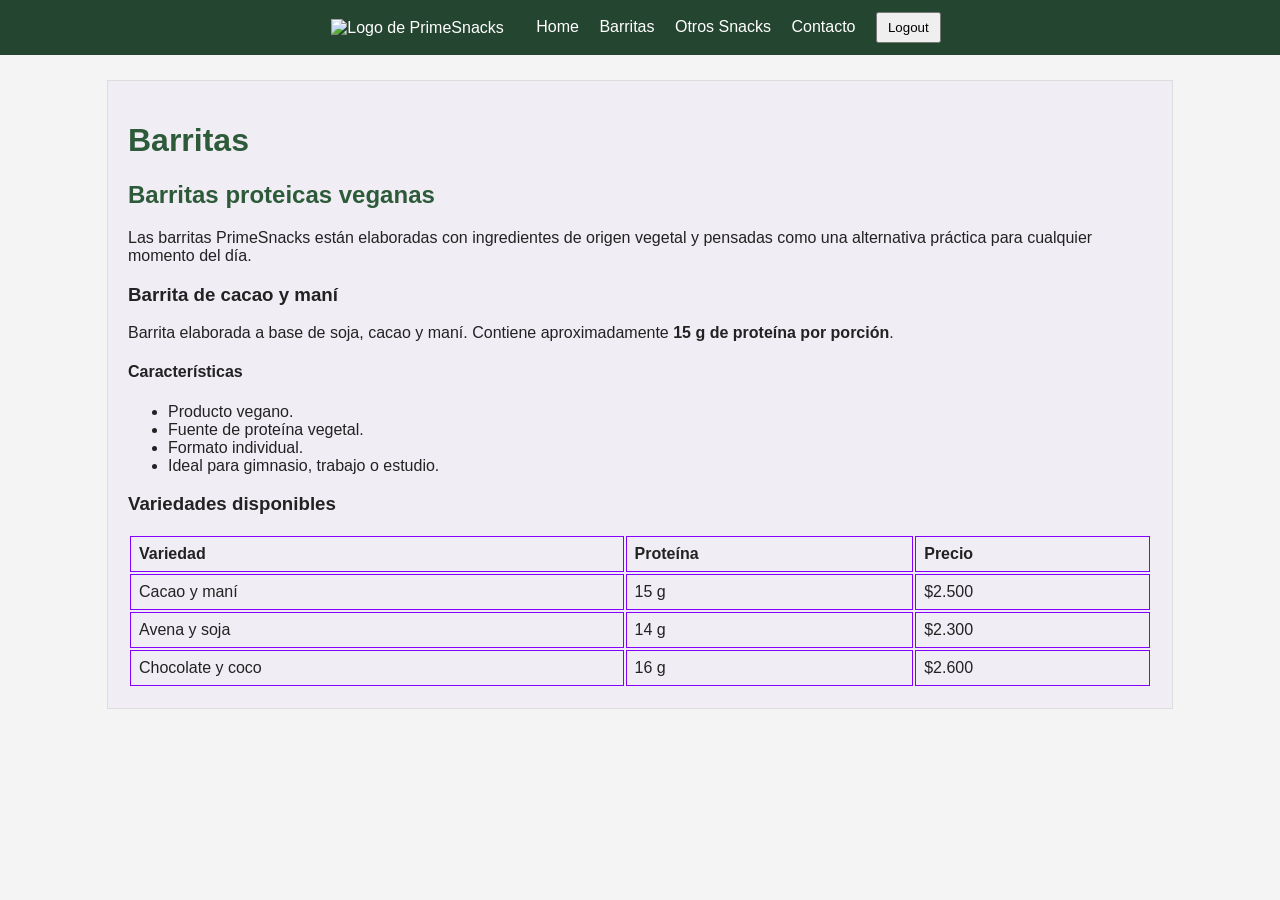
==== pages/barritas.html @ fd6e2fc5 "Primera entrega" ====
<!DOCTYPE html>
<html lang="es">

<head>
    <meta charset="UTF-8">
    <meta name="viewport" content="width=device-width, initial-scale=1.0">

    <title>PrimeSnacks | Barritas</title>

    <link rel="stylesheet" href="../styles/styles.css">
</head>

<body>

    <header>

        <nav>

            <a href="../index.html">
                <img src="../img/logo.png"
                     alt="Logo de PrimeSnacks"
                     width="70">
            </a>

            <ul>
                <li><a href="../index.html">Home</a></li>
                <li><a href="./barritas.html">Barritas</a></li>
                <li><a href="./snacks.html">Otros Snacks</a></li>
                <li><a href="./contacto.html">Contacto</a></li>
                <li><button type="button">Logout</button></li>
            </ul>

        </nav>

    </header>

    <main>

        <h1>Barritas</h1>

        <section>

            <h2>Barritas proteicas veganas</h2>

            <p>
                Las barritas PrimeSnacks están elaboradas con ingredientes
                de origen vegetal y pensadas como una alternativa práctica
                para cualquier momento del día.
            </p>

            <article>

                <h3>Barrita de cacao y maní</h3>

                <p>
                    Barrita elaborada a base de soja, cacao y maní.
                    Contiene aproximadamente
                    <strong>15 g de proteína por porción</strong>.
                </p>

                <h4>Características</h4>

                <ul>
                    <li>Producto vegano.</li>
                    <li>Fuente de proteína vegetal.</li>
                    <li>Formato individual.</li>
                    <li>Ideal para gimnasio, trabajo o estudio.</li>
                </ul>

            </article>

            <article>

                <h3>Variedades disponibles</h3>

                <table>

                    <tr>
                        <th>Variedad</th>
                        <th>Proteína</th>
                        <th>Precio</th>
                    </tr>

                    <tr>
                        <td>Cacao y maní</td>
                        <td>15 g</td>
                        <td>$2.500</td>
                    </tr>

                    <tr>
                        <td>Avena y soja</td>
                        <td>14 g</td>
                        <td>$2.300</td>
                    </tr>

                    <tr>
                        <td>Chocolate y coco</td>
                        <td>16 g</td>
                        <td>$2.600</td>
                    </tr>

                </table>

            </article>

        </section>

    </main>

</body>

</html>
---- styles/styles.css ----
body {
    margin: 0;
    font-family: Arial, Helvetica, sans-serif;
    background-color: #f4f4f4;
    color: #222222;
}

header {
    background-color: #24452f;
    padding: 12px;
}

nav {
    text-align: center;
}

nav img {
    vertical-align: middle;
    margin-right: 20px;
}

nav ul {
    display: inline;
    padding: 0;
}

nav li {
    display: inline;
    margin: 0 8px;
}

nav a {
    color: white;
    text-decoration: none;
}

nav a:hover {
    text-decoration: underline;
}

nav button {
    padding: 6px 10px;
}

main {
    width: 80%;
    margin: 25px auto;
    padding: 20px;
    background-color: rgb(241, 237, 245);
    border: 1px solid #dddddd;
}

h1,
h2 {
    color: #2d5b3a;
}

.cuenta {
    margin-top: 30px;
    padding-top: 15px;
    border-top: 1px solid #dddddd;
}

form {
    width: 320px;
    margin: 20px auto;
}

label {
    display: block;
    margin-top: 10px;
}

input {
    width: 95%;
    padding: 8px;
    margin-top: 4px;
}

form button {
    margin-top: 15px;
    padding: 8px 12px;
}

table {
    width: 100%;
}

th,
td {
    padding: 8px;
    border: 1px solid #8400ff;
    text-align: left;
}

.nota {
    font-style: italic;
}
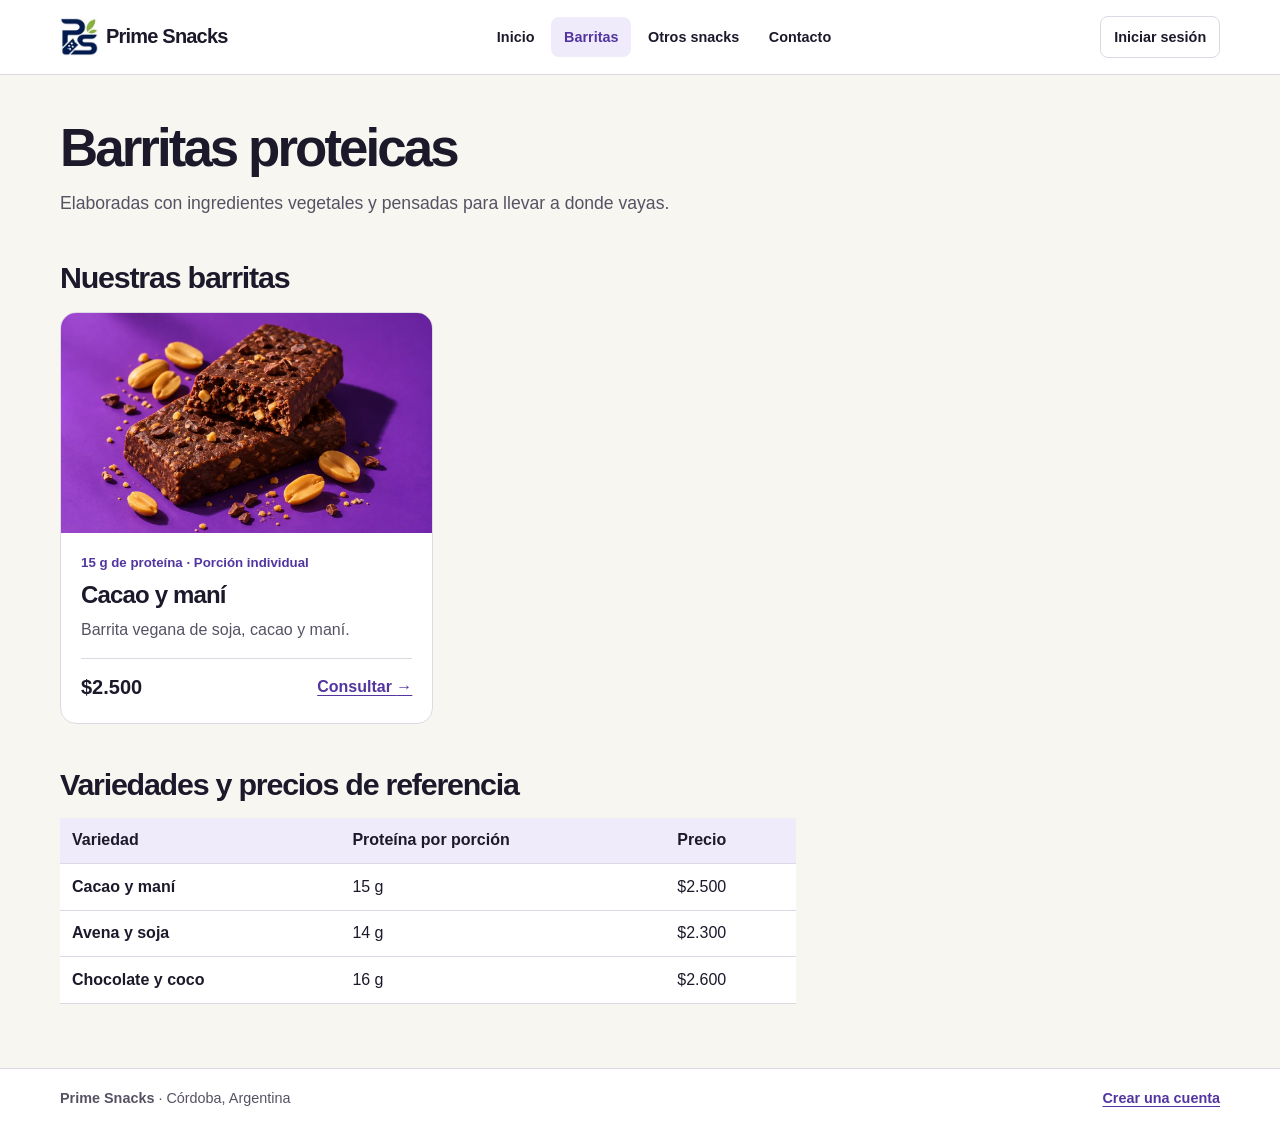
==== commit 307183a1: "Entrega M2: estilos de Prime Snacks y corrección de navegación" ====
--- a/pages/barritas.html
+++ b/pages/barritas.html
@@ -1,112 +1,75 @@
 <!DOCTYPE html>
 <html lang="es">
-
 <head>
     <meta charset="UTF-8">
     <meta name="viewport" content="width=device-width, initial-scale=1.0">
-
-    <title>PrimeSnacks | Barritas</title>
-
+    <title>Barritas | Prime Snacks</title>
     <link rel="stylesheet" href="../styles/styles.css">
 </head>
-
 <body>
-
-    <header>
-
-        <nav>
-
-            <a href="../index.html">
-                <img src="../img/logo.png"
-                     alt="Logo de PrimeSnacks"
-                     width="70">
+    <header class="encabezado">
+        <nav class="contenedor navbar" aria-label="Navegación principal">
+            <a class="marca" href="../index.html">
+                <img src="../img/marca.webp" alt="" width="38" height="38">
+                Prime Snacks
             </a>
-
-            <ul>
-                <li><a href="../index.html">Home</a></li>
-                <li><a href="./barritas.html">Barritas</a></li>
-                <li><a href="./snacks.html">Otros Snacks</a></li>
+            <ul class="nav-enlaces">
+                <li><a href="../index.html">Inicio</a></li>
+                <li><a href="./barritas.html" aria-current="page">Barritas</a></li>
+                <li><a href="./snacks.html">Otros snacks</a></li>
                 <li><a href="./contacto.html">Contacto</a></li>
-                <li><button type="button">Logout</button></li>
             </ul>
-
+            <a class="nav-cuenta" href="./login.html">Iniciar sesión</a>
         </nav>
-
     </header>
 
-    <main>
+    <main class="contenedor pagina">
+        <h1>Barritas proteicas</h1>
+        <p class="bajada">Elaboradas con ingredientes vegetales y pensadas para llevar a donde vayas.</p>
 
-        <h1>Barritas</h1>
-
-        <section>
-
-            <h2>Barritas proteicas veganas</h2>
-
-            <p>
-                Las barritas PrimeSnacks están elaboradas con ingredientes
-                de origen vegetal y pensadas como una alternativa práctica
-                para cualquier momento del día.
-            </p>
-
-            <article>
-
-                <h3>Barrita de cacao y maní</h3>
-
-                <p>
-                    Barrita elaborada a base de soja, cacao y maní.
-                    Contiene aproximadamente
-                    <strong>15 g de proteína por porción</strong>.
-                </p>
-
-                <h4>Características</h4>
-
-                <ul>
-                    <li>Producto vegano.</li>
-                    <li>Fuente de proteína vegetal.</li>
-                    <li>Formato individual.</li>
-                    <li>Ideal para gimnasio, trabajo o estudio.</li>
-                </ul>
-
-            </article>
-
-            <article>
-
-                <h3>Variedades disponibles</h3>
-
-                <table>
-
-                    <tr>
-                        <th>Variedad</th>
-                        <th>Proteína</th>
-                        <th>Precio</th>
-                    </tr>
-
-                    <tr>
-                        <td>Cacao y maní</td>
-                        <td>15 g</td>
-                        <td>$2.500</td>
-                    </tr>
-
-                    <tr>
-                        <td>Avena y soja</td>
-                        <td>14 g</td>
-                        <td>$2.300</td>
-                    </tr>
-
-                    <tr>
-                        <td>Chocolate y coco</td>
-                        <td>16 g</td>
-                        <td>$2.600</td>
-                    </tr>
-
-                </table>
-
-            </article>
-
+        <section class="seccion">
+            <h2>Nuestras barritas</h2>
+            <div class="grilla-productos">
+                <article class="producto" id="cacao-mani">
+                    <img src="../img/cacao-mani.webp" alt="Barritas de cacao con trozos de maní"
+                        width="1200" height="800">
+                    <div class="producto-cuerpo">
+                        <p class="producto-dato">15 g de proteína · Porción individual</p>
+                        <h3>Cacao y maní</h3>
+                        <p>Barrita vegana de soja, cacao y maní.</p>
+                        <div class="producto-pie">
+                            <strong class="precio">$2.500</strong>
+                            <a href="./contacto.html">Consultar <span aria-hidden="true">→</span></a>
+                        </div>
+                    </div>
+                </article>
+            </div>
         </section>
 
+        <section class="seccion variedades">
+            <h2>Variedades y precios de referencia</h2>
+            <table>
+                <thead>
+                    <tr>
+                        <th scope="col">Variedad</th>
+                        <th scope="col">Proteína por porción</th>
+                        <th scope="col">Precio</th>
+                    </tr>
+                </thead>
+                <tbody>
+                    <tr><th scope="row">Cacao y maní</th><td>15 g</td><td>$2.500</td></tr>
+                    <tr><th scope="row">Avena y soja</th><td>14 g</td><td>$2.300</td></tr>
+                    <tr><th scope="row">Chocolate y coco</th><td>16 g</td><td>$2.600</td></tr>
+                </tbody>
+            </table>
+        </section>
     </main>
 
+    <footer class="pie">
+        <div class="contenedor pie-contenido">
+            <p><strong>Prime Snacks</strong> · Córdoba, Argentina</p>
+            <a href="./registro.html">Crear una cuenta</a>
+        </div>
+    </footer>
 </body>
-
-</html>+</html>
--- a/styles/styles.css
+++ b/styles/styles.css
@@ -1,98 +1,514 @@
+:root {
+    --fondo: #f7f6f0;
+    --superficie: #fff;
+    --tinta: #1c192b;
+    --texto-suave: #575263;
+    --borde: #ddd9e3;
+    --violeta: #5235a0;
+    --violeta-claro: #f0ebfb;
+    --lima: #d9ee83;
+}
+
+* {
+    box-sizing: border-box;
+}
+
 body {
+    display: flex;
+    flex-direction: column;
+    min-height: 100vh;
     margin: 0;
+    background: var(--fondo);
+    color: var(--tinta);
     font-family: Arial, Helvetica, sans-serif;
-    background-color: #f4f4f4;
-    color: #222222;
-}
-
-header {
-    background-color: #24452f;
-    padding: 12px;
-}
-
-nav {
-    text-align: center;
-}
-
-nav img {
-    vertical-align: middle;
-    margin-right: 20px;
-}
-
-nav ul {
-    display: inline;
+    line-height: 1.55;
+}
+
+h1,
+h2,
+h3,
+p {
+    margin: 0;
+}
+
+h1,
+h2,
+h3 {
+    line-height: 1.1;
+}
+
+h1 {
+    font-size: 3.3rem;
+    letter-spacing: -0.055em;
+}
+
+h2 {
+    font-size: 1.9rem;
+    letter-spacing: -0.04em;
+}
+
+h3 {
+    font-size: 1.5rem;
+    letter-spacing: -0.035em;
+}
+
+a {
+    color: var(--violeta);
+    font-weight: bold;
+    text-underline-offset: 0.2em;
+}
+
+a:hover {
+    text-decoration-thickness: 2px;
+}
+
+:focus-visible {
+    outline: 3px solid #8a61db;
+    outline-offset: 3px;
+}
+
+.contenedor {
+    width: calc(100% - 3rem);
+    max-width: 1160px;
+    margin: 0 auto;
+}
+
+/* Encabezado y navegación */
+.encabezado {
+    background: var(--superficie);
+    border-bottom: 1px solid var(--borde);
+}
+
+.navbar,
+.nav-enlaces,
+.marca {
+    display: flex;
+    align-items: center;
+}
+
+.navbar {
+    justify-content: space-between;
+    gap: 1rem;
+    padding: 1rem 0;
+}
+
+.marca {
+    gap: 0.5rem;
+    color: var(--tinta);
+    font-size: 1.25rem;
+    letter-spacing: -0.04em;
+    text-decoration: none;
+    white-space: nowrap;
+}
+
+.nav-enlaces {
+    flex-wrap: wrap;
+    justify-content: center;
+    gap: 0.25rem;
     padding: 0;
-}
-
-nav li {
-    display: inline;
-    margin: 0 8px;
-}
-
-nav a {
-    color: white;
+    margin: 0;
+    list-style: none;
+}
+
+.nav-enlaces a,
+.nav-cuenta {
+    display: block;
+    border-radius: 0.5rem;
+    padding: 0.55rem 0.8rem;
+    color: var(--tinta);
+    font-size: 0.9rem;
     text-decoration: none;
 }
 
-nav a:hover {
-    text-decoration: underline;
-}
-
-nav button {
-    padding: 6px 10px;
-}
-
-main {
-    width: 80%;
-    margin: 25px auto;
-    padding: 20px;
-    background-color: rgb(241, 237, 245);
-    border: 1px solid #dddddd;
-}
-
-h1,
-h2 {
-    color: #2d5b3a;
+.nav-enlaces a:hover,
+.nav-enlaces a[aria-current="page"] {
+    background: var(--violeta-claro);
+    color: var(--violeta);
+}
+
+.nav-cuenta {
+    border: 1px solid var(--borde);
+    white-space: nowrap;
+}
+
+.nav-cuenta:hover,
+.nav-cuenta[aria-current="page"] {
+    border-color: var(--violeta);
+    color: var(--violeta);
+}
+
+.pagina {
+    flex: 1;
+    padding: 2.75rem 0 4rem;
+}
+
+.bajada {
+    margin-top: 0.8rem;
+    color: var(--texto-suave);
+    font-size: 1.1rem;
+}
+
+/* Portada y botones */
+.portada {
+    display: grid;
+    grid-template-columns: 1fr 1fr;
+    overflow: hidden;
+    border-radius: 1.25rem;
+    background: var(--tinta);
+    color: var(--superficie);
+}
+
+.portada-texto {
+    padding: 3.6rem 3rem;
+}
+
+.etiqueta {
+    margin-bottom: 1rem;
+    color: var(--lima);
+    font-size: 0.78rem;
+    font-weight: bold;
+    letter-spacing: 0.1em;
+    text-transform: uppercase;
+}
+
+.portada h1 {
+    max-width: 9em;
+    font-size: 4.1rem;
+    line-height: 0.98;
+}
+
+.portada h1 + p {
+    max-width: 34ch;
+    margin: 1.25rem 0 1.65rem;
+    color: #e2ddeb;
+    font-size: 1.12rem;
+}
+
+.portada img,
+.producto img {
+    display: block;
+    width: 100%;
+    object-fit: cover;
+}
+
+.portada img {
+    height: 100%;
+    min-height: 0;
+}
+
+.boton {
+    display: inline-block;
+    border: 0;
+    border-radius: 0.55rem;
+    padding: 0.8rem 1.15rem;
+    font: inherit;
+    font-weight: bold;
+    text-decoration: none;
+    cursor: pointer;
+}
+
+.boton-lima {
+    background: var(--lima);
+    color: var(--tinta);
+}
+
+.boton-lima:hover {
+    background: #ecf7bd;
+}
+
+.boton-lima span {
+    margin-left: 0.45rem;
+}
+
+.boton-violeta {
+    background: var(--violeta);
+    color: var(--superficie);
+}
+
+.boton-violeta:hover {
+    background: #402882;
+}
+
+/* Catálogo */
+.seccion {
+    margin-top: 2.75rem;
+}
+
+.cabecera-seccion {
+    display: flex;
+    align-items: baseline;
+    justify-content: space-between;
+    flex-wrap: wrap;
+    gap: 0.5rem 1rem;
+}
+
+.grilla-productos {
+    display: grid;
+    grid-template-columns: repeat(3, 1fr);
+    gap: 1.25rem;
+    margin-top: 1.1rem;
+}
+
+.producto,
+.panel {
+    border: 1px solid var(--borde);
+    border-radius: 1rem;
+    background: var(--superficie);
+}
+
+.producto {
+    overflow: hidden;
+}
+
+.producto img {
+    height: 220px;
+}
+
+.producto-cuerpo {
+    display: grid;
+    gap: 0.55rem;
+    padding: 1.25rem;
+}
+
+.producto-dato {
+    color: var(--violeta);
+    font-size: 0.83rem;
+    font-weight: bold;
+}
+
+.producto h3 + p {
+    color: var(--texto-suave);
+}
+
+.producto-pie {
+    display: flex;
+    flex-wrap: wrap;
+    align-items: center;
+    justify-content: space-between;
+    gap: 0.35rem 1rem;
+    border-top: 1px solid var(--borde);
+    padding-top: 0.8rem;
+    margin-top: 0.45rem;
+}
+
+.precio {
+    font-size: 1.25rem;
+}
+
+.catalogo-vacio {
+    grid-column: 1 / -1;
+    padding: 1.5rem;
+    border: 1px dashed #b5adc3;
+    border-radius: 1rem;
+    background: var(--superficie);
+}
+
+.catalogo-vacio p {
+    margin-bottom: 0.5rem;
+}
+
+.variedades {
+    max-width: 46rem;
+}
+
+table {
+    width: 100%;
+    border-collapse: collapse;
+    margin-top: 1rem;
+    background: var(--superficie);
+}
+
+th,
+td {
+    padding: 0.65rem 0.75rem;
+    border-bottom: 1px solid var(--borde);
+    text-align: left;
+}
+
+thead {
+    background: var(--violeta-claro);
+}
+
+/* Formularios y contacto */
+.panel {
+    padding: 2rem;
 }
 
 .cuenta {
-    margin-top: 30px;
-    padding-top: 15px;
-    border-top: 1px solid #dddddd;
+    width: 100%;
+    max-width: 34rem;
+    margin: 0 auto;
+}
+
+.cuenta h1 {
+    font-size: 2.5rem;
+}
+
+.nota,
+.contacto h2 + p {
+    margin-top: 0.55rem;
+    color: var(--texto-suave);
 }
 
 form {
-    width: 320px;
-    margin: 20px auto;
+    display: grid;
+    gap: 1rem;
+    margin-top: 1.5rem;
+}
+
+.campos-nombre {
+    display: grid;
+    grid-template-columns: 1fr 1fr;
+    gap: 0.8rem;
 }
 
 label {
     display: block;
-    margin-top: 10px;
+    margin-bottom: 0.25rem;
+    font-size: 0.93rem;
+    font-weight: bold;
 }
 
 input {
-    width: 95%;
-    padding: 8px;
-    margin-top: 4px;
-}
-
-form button {
-    margin-top: 15px;
-    padding: 8px 12px;
-}
-
-table {
     width: 100%;
-}
-
-th,
-td {
-    padding: 8px;
-    border: 1px solid #8400ff;
-    text-align: left;
-}
-
-.nota {
-    font-style: italic;
-}+    min-width: 0;
+    min-height: 44px;
+    border: 1px solid #aba4b7;
+    border-radius: 0.5rem;
+    padding: 0.6rem 0.75rem;
+    background: var(--superficie);
+    color: var(--tinta);
+    font: inherit;
+}
+
+.formulario-validado {
+    display: none;
+    padding: 0.75rem 1rem;
+    border-radius: 0.5rem;
+    background: var(--violeta-claro);
+}
+
+.formulario-validado:target {
+    display: block;
+}
+
+.cuenta-alternativa {
+    margin-top: 1.25rem;
+}
+
+.contacto {
+    max-width: 46rem;
+}
+
+.contacto-datos {
+    display: grid;
+    grid-template-columns: 1fr 1fr;
+    gap: 1rem 1.5rem;
+    margin: 1.25rem 0 0;
+}
+
+.contacto-datos dt {
+    font-weight: bold;
+}
+
+.contacto-datos dd {
+    margin: 0;
+    overflow-wrap: anywhere;
+    color: var(--texto-suave);
+}
+
+/* Pie de página */
+.pie {
+    border-top: 1px solid var(--borde);
+    background: var(--superficie);
+    color: var(--texto-suave);
+}
+
+.pie-contenido {
+    display: flex;
+    justify-content: space-between;
+    flex-wrap: wrap;
+    gap: 0.5rem 1rem;
+    padding: 1.1rem 0;
+    font-size: 0.9rem;
+}
+
+@media (max-width: 900px) {
+    .portada-texto {
+        padding: 2.5rem 2rem;
+    }
+
+    .portada h1 {
+        font-size: 3.2rem;
+    }
+
+    .grilla-productos {
+        grid-template-columns: repeat(2, 1fr);
+    }
+}
+
+@media (max-width: 680px) {
+    .contenedor {
+        width: calc(100% - 2rem);
+    }
+
+    .navbar {
+        flex-wrap: wrap;
+        gap: 0.65rem 0.25rem;
+        padding: 0.75rem 0;
+    }
+
+    .nav-enlaces {
+        justify-content: flex-start;
+        width: 100%;
+        order: 1;
+    }
+
+    .nav-enlaces a,
+    .nav-cuenta {
+        padding: 0.45rem 0.55rem;
+    }
+
+    .pagina {
+        padding: 1.65rem 0 2.5rem;
+    }
+
+    h1,
+    .portada h1 {
+        font-size: 2.65rem;
+    }
+
+    .portada,
+    .grilla-productos,
+    .contacto-datos {
+        grid-template-columns: 1fr;
+    }
+
+    .portada-texto {
+        padding: 2rem 1.5rem;
+    }
+
+    .portada img {
+        height: 235px;
+    }
+
+    .seccion {
+        margin-top: 2rem;
+    }
+
+    .panel {
+        padding: 1.35rem;
+    }
+
+    th,
+    td {
+        padding: 0.55rem;
+        font-size: 0.9rem;
+    }
+}
+
+@media (max-width: 380px) {
+    .campos-nombre {
+        grid-template-columns: 1fr;
+    }
+}
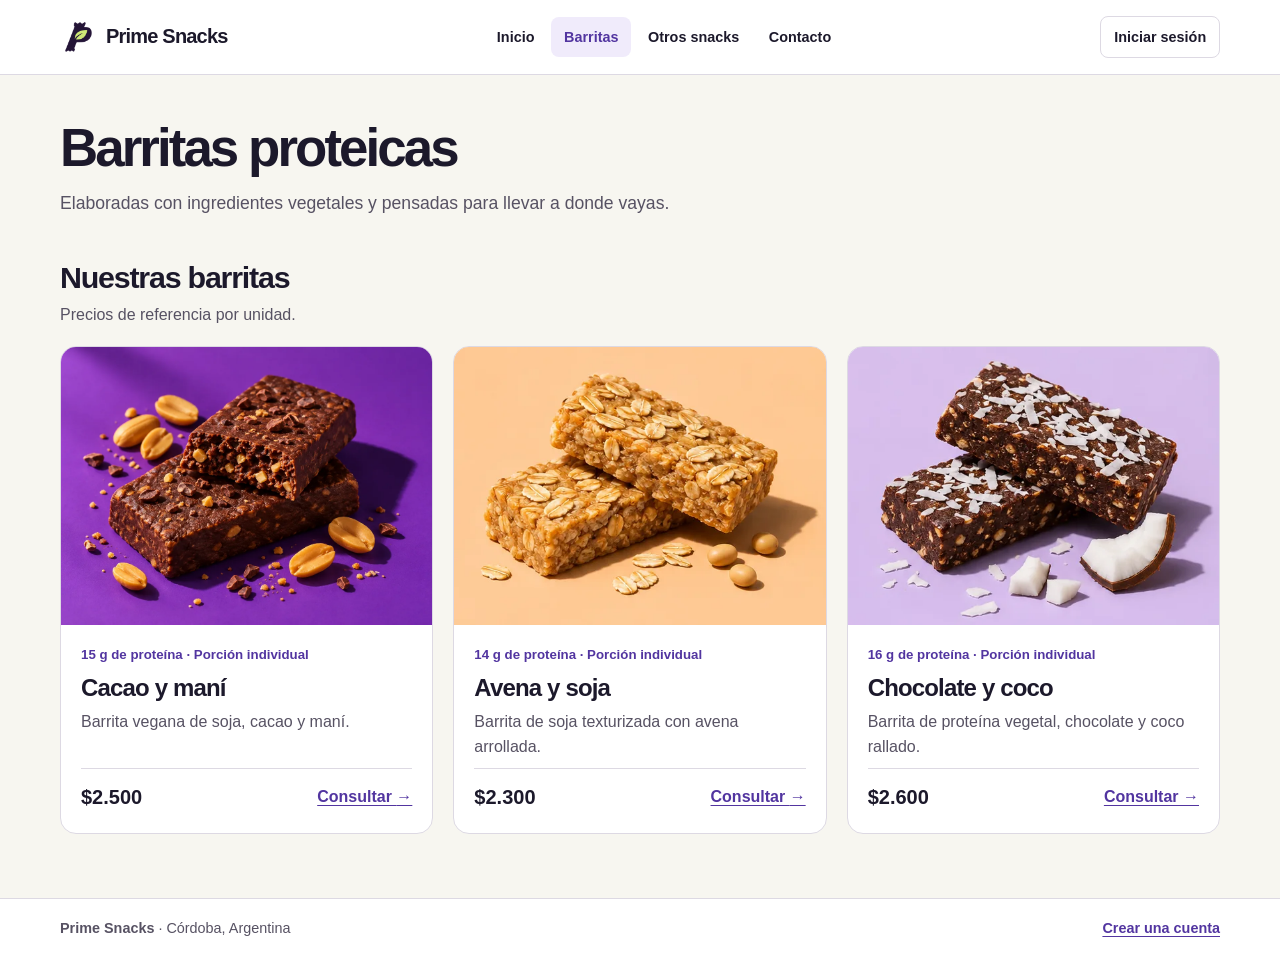
==== commit 17a6a4b2: "Actualiza la marca y amplía el catálogo de Prime Snacks" ====
--- a/pages/barritas.html
+++ b/pages/barritas.html
@@ -4,13 +4,14 @@
     <meta charset="UTF-8">
     <meta name="viewport" content="width=device-width, initial-scale=1.0">
     <title>Barritas | Prime Snacks</title>
+    <link rel="icon" type="image/webp" href="../img/prime-snacks.webp">
     <link rel="stylesheet" href="../styles/styles.css">
 </head>
 <body>
     <header class="encabezado">
         <nav class="contenedor navbar" aria-label="Navegación principal">
             <a class="marca" href="../index.html">
-                <img src="../img/marca.webp" alt="" width="38" height="38">
+                <img src="../img/prime-snacks.webp" alt="" width="38" height="38">
                 Prime Snacks
             </a>
             <ul class="nav-enlaces">
@@ -29,6 +30,7 @@
 
         <section class="seccion">
             <h2>Nuestras barritas</h2>
+            <p class="nota">Precios de referencia por unidad.</p>
             <div class="grilla-productos">
                 <article class="producto" id="cacao-mani">
                     <img src="../img/cacao-mani.webp" alt="Barritas de cacao con trozos de maní"
@@ -39,29 +41,37 @@
                         <p>Barrita vegana de soja, cacao y maní.</p>
                         <div class="producto-pie">
                             <strong class="precio">$2.500</strong>
-                            <a href="./contacto.html">Consultar <span aria-hidden="true">→</span></a>
+                            <a href="./contacto.html" aria-label="Consultar por Cacao y maní">Consultar <span aria-hidden="true">→</span></a>
+                        </div>
+                    </div>
+                </article>
+                <article class="producto" id="avena-soja">
+                    <img src="../img/avena-soja.webp" alt="Barritas doradas con copos de avena"
+                        width="560" height="560" loading="lazy">
+                    <div class="producto-cuerpo">
+                        <p class="producto-dato">14 g de proteína · Porción individual</p>
+                        <h3>Avena y soja</h3>
+                        <p>Barrita de soja texturizada con avena arrollada.</p>
+                        <div class="producto-pie">
+                            <strong class="precio">$2.300</strong>
+                            <a href="./contacto.html" aria-label="Consultar por Avena y soja">Consultar <span aria-hidden="true">→</span></a>
+                        </div>
+                    </div>
+                </article>
+                <article class="producto" id="chocolate-coco">
+                    <img src="../img/chocolate-coco.webp" alt="Barritas de chocolate con coco rallado"
+                        width="560" height="560" loading="lazy">
+                    <div class="producto-cuerpo">
+                        <p class="producto-dato">16 g de proteína · Porción individual</p>
+                        <h3>Chocolate y coco</h3>
+                        <p>Barrita de proteína vegetal, chocolate y coco rallado.</p>
+                        <div class="producto-pie">
+                            <strong class="precio">$2.600</strong>
+                            <a href="./contacto.html" aria-label="Consultar por Chocolate y coco">Consultar <span aria-hidden="true">→</span></a>
                         </div>
                     </div>
                 </article>
             </div>
-        </section>
-
-        <section class="seccion variedades">
-            <h2>Variedades y precios de referencia</h2>
-            <table>
-                <thead>
-                    <tr>
-                        <th scope="col">Variedad</th>
-                        <th scope="col">Proteína por porción</th>
-                        <th scope="col">Precio</th>
-                    </tr>
-                </thead>
-                <tbody>
-                    <tr><th scope="row">Cacao y maní</th><td>15 g</td><td>$2.500</td></tr>
-                    <tr><th scope="row">Avena y soja</th><td>14 g</td><td>$2.300</td></tr>
-                    <tr><th scope="row">Chocolate y coco</th><td>16 g</td><td>$2.600</td></tr>
-                </tbody>
-            </table>
         </section>
     </main>
 
--- a/styles/styles.css
+++ b/styles/styles.css
@@ -257,15 +257,21 @@
 }
 
 .producto {
+    display: flex;
+    flex-direction: column;
     overflow: hidden;
 }
 
 .producto img {
-    height: 220px;
+    height: auto;
+    max-height: 320px;
+    aspect-ratio: 4 / 3;
 }
 
 .producto-cuerpo {
-    display: grid;
+    display: flex;
+    flex: 1;
+    flex-direction: column;
     gap: 0.55rem;
     padding: 1.25rem;
 }
@@ -288,45 +294,11 @@
     gap: 0.35rem 1rem;
     border-top: 1px solid var(--borde);
     padding-top: 0.8rem;
-    margin-top: 0.45rem;
+    margin-top: auto;
 }
 
 .precio {
     font-size: 1.25rem;
-}
-
-.catalogo-vacio {
-    grid-column: 1 / -1;
-    padding: 1.5rem;
-    border: 1px dashed #b5adc3;
-    border-radius: 1rem;
-    background: var(--superficie);
-}
-
-.catalogo-vacio p {
-    margin-bottom: 0.5rem;
-}
-
-.variedades {
-    max-width: 46rem;
-}
-
-table {
-    width: 100%;
-    border-collapse: collapse;
-    margin-top: 1rem;
-    background: var(--superficie);
-}
-
-th,
-td {
-    padding: 0.65rem 0.75rem;
-    border-bottom: 1px solid var(--borde);
-    text-align: left;
-}
-
-thead {
-    background: var(--violeta-claro);
 }
 
 /* Formularios y contacto */
@@ -499,12 +471,6 @@
     .panel {
         padding: 1.35rem;
     }
-
-    th,
-    td {
-        padding: 0.55rem;
-        font-size: 0.9rem;
-    }
 }
 
 @media (max-width: 380px) {
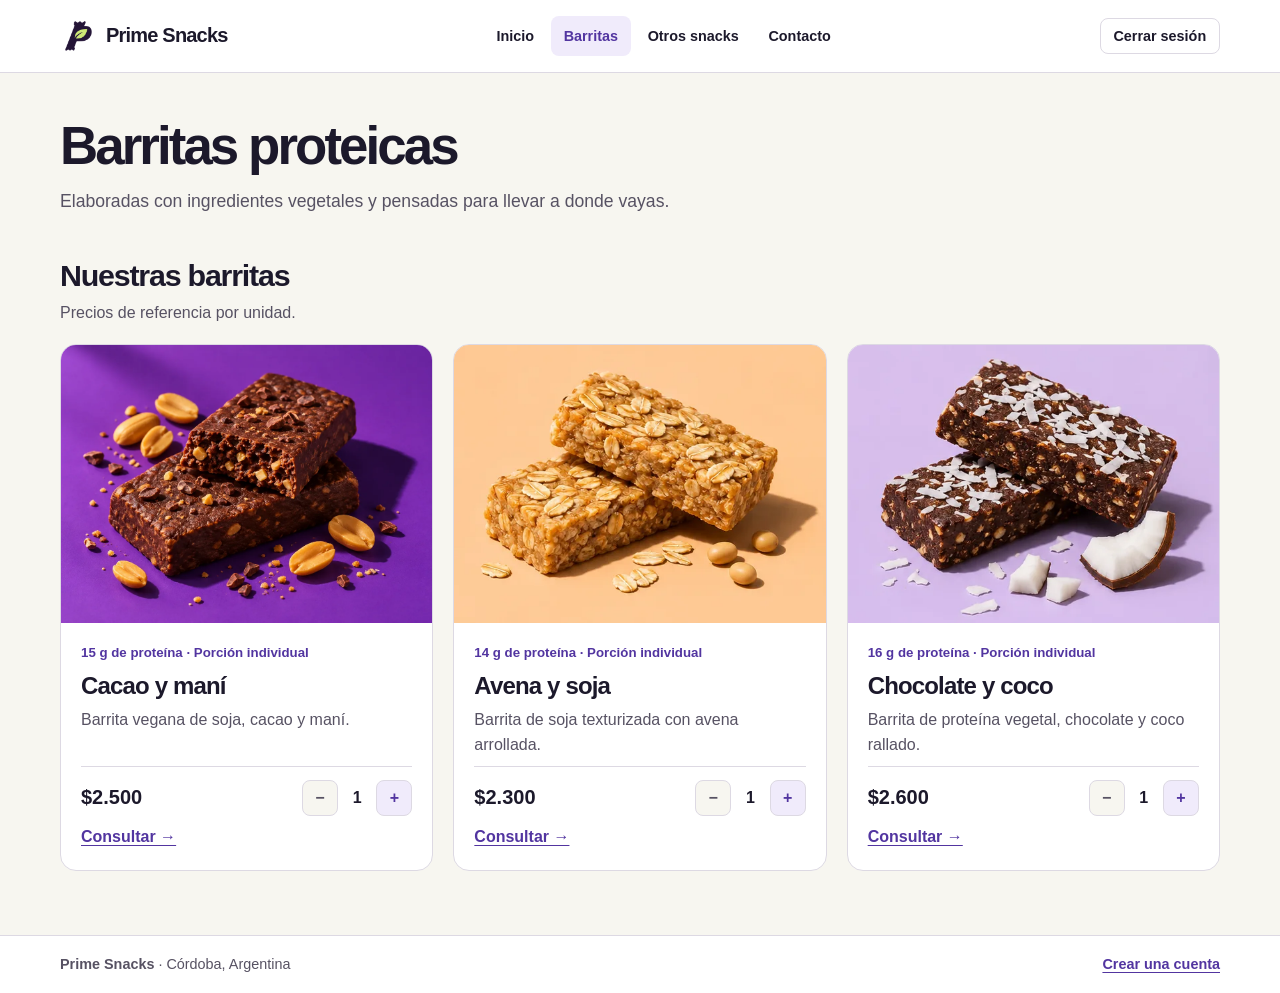
==== commit 4b57c73a: "Entrega M3: navegación y componentes con JavaScript" ====
--- a/pages/barritas.html
+++ b/pages/barritas.html
@@ -6,22 +6,13 @@
     <title>Barritas | Prime Snacks</title>
     <link rel="icon" type="image/webp" href="../img/prime-snacks.webp">
     <link rel="stylesheet" href="../styles/styles.css">
+    <script src="../js/navbar.js" defer></script>
+    <script src="../js/productos.js" defer></script>
+    <script src="../js/tarjetas.js" defer></script>
 </head>
-<body>
+<body data-raiz="../">
     <header class="encabezado">
-        <nav class="contenedor navbar" aria-label="Navegación principal">
-            <a class="marca" href="../index.html">
-                <img src="../img/prime-snacks.webp" alt="" width="38" height="38">
-                Prime Snacks
-            </a>
-            <ul class="nav-enlaces">
-                <li><a href="../index.html">Inicio</a></li>
-                <li><a href="./barritas.html" aria-current="page">Barritas</a></li>
-                <li><a href="./snacks.html">Otros snacks</a></li>
-                <li><a href="./contacto.html">Contacto</a></li>
-            </ul>
-            <a class="nav-cuenta" href="./login.html">Iniciar sesión</a>
-        </nav>
+        <nav id="navbar" class="contenedor navbar" data-pagina="barritas" aria-label="Navegación principal"></nav>
     </header>
 
     <main class="contenedor pagina">
@@ -31,47 +22,7 @@
         <section class="seccion">
             <h2>Nuestras barritas</h2>
             <p class="nota">Precios de referencia por unidad.</p>
-            <div class="grilla-productos">
-                <article class="producto" id="cacao-mani">
-                    <img src="../img/cacao-mani.webp" alt="Barritas de cacao con trozos de maní"
-                        width="1200" height="800">
-                    <div class="producto-cuerpo">
-                        <p class="producto-dato">15 g de proteína · Porción individual</p>
-                        <h3>Cacao y maní</h3>
-                        <p>Barrita vegana de soja, cacao y maní.</p>
-                        <div class="producto-pie">
-                            <strong class="precio">$2.500</strong>
-                            <a href="./contacto.html" aria-label="Consultar por Cacao y maní">Consultar <span aria-hidden="true">→</span></a>
-                        </div>
-                    </div>
-                </article>
-                <article class="producto" id="avena-soja">
-                    <img src="../img/avena-soja.webp" alt="Barritas doradas con copos de avena"
-                        width="560" height="560" loading="lazy">
-                    <div class="producto-cuerpo">
-                        <p class="producto-dato">14 g de proteína · Porción individual</p>
-                        <h3>Avena y soja</h3>
-                        <p>Barrita de soja texturizada con avena arrollada.</p>
-                        <div class="producto-pie">
-                            <strong class="precio">$2.300</strong>
-                            <a href="./contacto.html" aria-label="Consultar por Avena y soja">Consultar <span aria-hidden="true">→</span></a>
-                        </div>
-                    </div>
-                </article>
-                <article class="producto" id="chocolate-coco">
-                    <img src="../img/chocolate-coco.webp" alt="Barritas de chocolate con coco rallado"
-                        width="560" height="560" loading="lazy">
-                    <div class="producto-cuerpo">
-                        <p class="producto-dato">16 g de proteína · Porción individual</p>
-                        <h3>Chocolate y coco</h3>
-                        <p>Barrita de proteína vegetal, chocolate y coco rallado.</p>
-                        <div class="producto-pie">
-                            <strong class="precio">$2.600</strong>
-                            <a href="./contacto.html" aria-label="Consultar por Chocolate y coco">Consultar <span aria-hidden="true">→</span></a>
-                        </div>
-                    </div>
-                </article>
-            </div>
+            <div class="grilla-productos" data-catalogo="barritas"></div>
         </section>
     </main>
 
--- a/styles/styles.css
+++ b/styles/styles.css
@@ -128,7 +128,14 @@
 
 .nav-cuenta {
     border: 1px solid var(--borde);
+    background: var(--superficie);
+    font-family: inherit;
+    font-weight: bold;
     white-space: nowrap;
+}
+
+button.nav-cuenta {
+    cursor: pointer;
 }
 
 .nav-cuenta:hover,
@@ -299,6 +306,44 @@
 
 .precio {
     font-size: 1.25rem;
+}
+
+.cantidad {
+    display: flex;
+    align-items: center;
+    gap: 0.45rem;
+}
+
+.cantidad button {
+    min-width: 2.25rem;
+    min-height: 2.25rem;
+    border: 1px solid var(--borde);
+    border-radius: 0.5rem;
+    background: var(--violeta-claro);
+    color: var(--violeta);
+    font: inherit;
+    font-weight: bold;
+    cursor: pointer;
+}
+
+.cantidad button:hover:not(:disabled) {
+    border-color: var(--violeta);
+}
+
+.cantidad button:disabled {
+    background: var(--fondo);
+    color: var(--texto-suave);
+    cursor: default;
+}
+
+.cantidad output {
+    min-width: 1.5rem;
+    text-align: center;
+    font-weight: bold;
+}
+
+.producto-enlace {
+    align-self: flex-start;
 }
 
 /* Formularios y contacto */
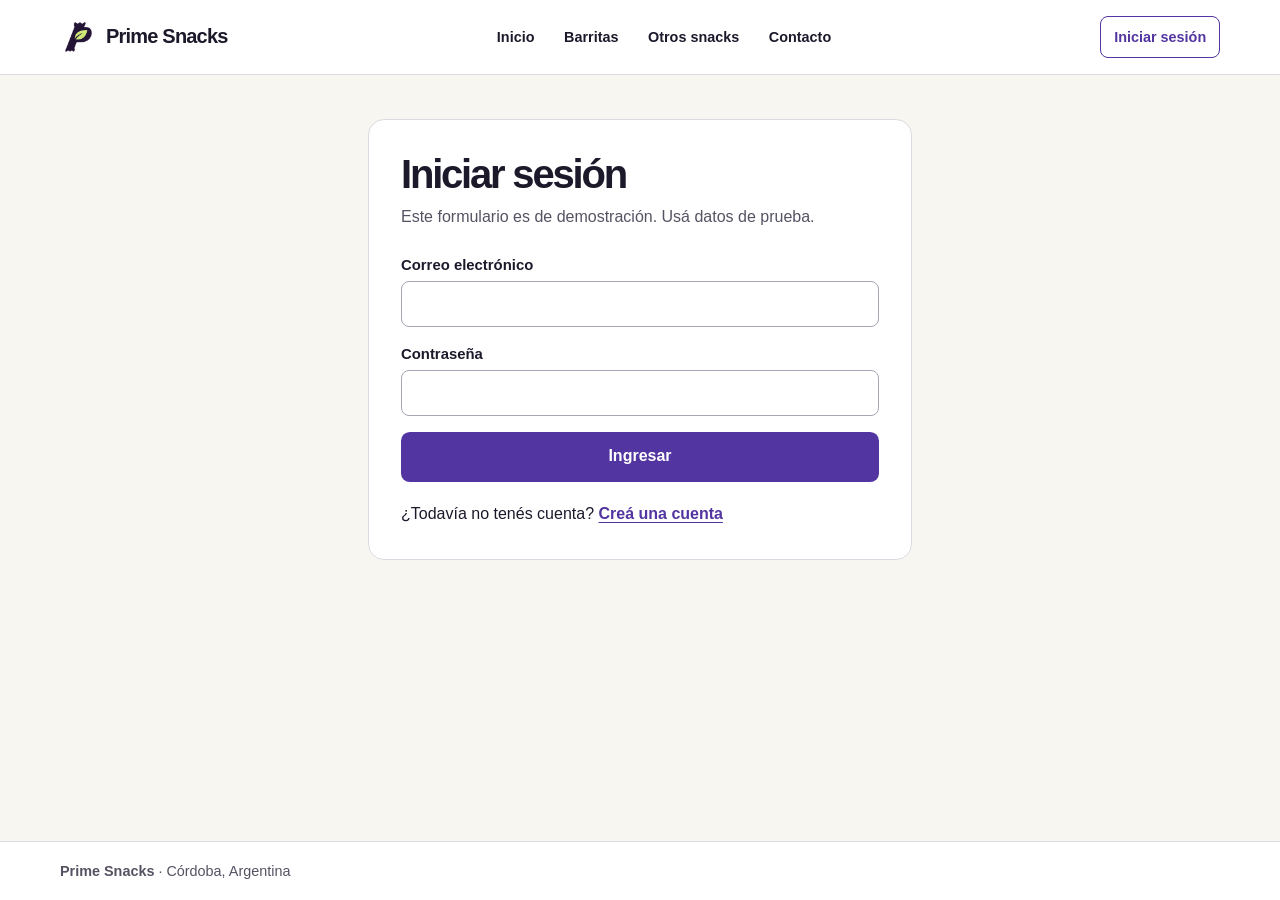
==== commit 852db180: "Entrega M4: catálogo JSON, sesión y carrito persistente" ====
--- a/pages/barritas.html
+++ b/pages/barritas.html
@@ -6,22 +6,25 @@
     <title>Barritas | Prime Snacks</title>
     <link rel="icon" type="image/webp" href="../img/prime-snacks.webp">
     <link rel="stylesheet" href="../styles/styles.css">
+    <script src="../js/sesion.js" defer></script>
     <script src="../js/navbar.js" defer></script>
-    <script src="../js/productos.js" defer></script>
+    <script src="../js/catalogo.js" defer></script>
+    <script src="../js/carrito.js" defer></script>
     <script src="../js/tarjetas.js" defer></script>
 </head>
-<body data-raiz="../">
+<body data-raiz="../" data-requiere-sesion>
     <header class="encabezado">
         <nav id="navbar" class="contenedor navbar" data-pagina="barritas" aria-label="Navegación principal"></nav>
     </header>
 
-    <main class="contenedor pagina">
+    <main class="contenedor pagina" hidden>
         <h1>Barritas proteicas</h1>
         <p class="bajada">Elaboradas con ingredientes vegetales y pensadas para llevar a donde vayas.</p>
 
         <section class="seccion">
             <h2>Nuestras barritas</h2>
             <p class="nota">Precios de referencia por unidad.</p>
+            <p id="estado-catalogo" class="nota" role="status">Cargando productos…</p>
             <div class="grilla-productos" data-catalogo="barritas"></div>
         </section>
     </main>
--- a/styles/styles.css
+++ b/styles/styles.css
@@ -27,13 +27,15 @@
 h1,
 h2,
 h3,
+h4,
 p {
     margin: 0;
 }
 
 h1,
 h2,
-h3 {
+h3,
+h4 {
     line-height: 1.1;
 }
 
@@ -47,7 +49,8 @@
     letter-spacing: -0.04em;
 }
 
-h3 {
+h3,
+.producto-titulo {
     font-size: 1.5rem;
     letter-spacing: -0.035em;
 }
@@ -144,6 +147,29 @@
     color: var(--violeta);
 }
 
+.nav-acciones {
+    display: flex;
+    gap: 0.45rem;
+}
+
+.nav-carrito {
+    display: flex;
+    align-items: center;
+    justify-content: center;
+    min-width: 2.5rem;
+    min-height: 2.25rem;
+    border: 1px solid var(--borde);
+    border-radius: 0.5rem;
+    color: var(--tinta);
+}
+
+.nav-carrito:hover,
+.nav-carrito[aria-current="page"] {
+    border-color: var(--violeta);
+    background: var(--violeta-claro);
+    color: var(--violeta);
+}
+
 .pagina {
     flex: 1;
     padding: 2.75rem 0 4rem;
@@ -241,12 +267,8 @@
     margin-top: 2.75rem;
 }
 
-.cabecera-seccion {
-    display: flex;
-    align-items: baseline;
-    justify-content: space-between;
-    flex-wrap: wrap;
-    gap: 0.5rem 1rem;
+.categoria-productos {
+    margin-top: 1.85rem;
 }
 
 .grilla-productos {
@@ -289,7 +311,7 @@
     font-weight: bold;
 }
 
-.producto h3 + p {
+.producto-descripcion {
     color: var(--texto-suave);
 }
 
@@ -342,8 +364,99 @@
     font-weight: bold;
 }
 
-.producto-enlace {
-    align-self: flex-start;
+.producto-acciones {
+    display: flex;
+    align-items: center;
+    flex-wrap: wrap;
+    gap: 0.5rem 1rem;
+}
+
+.producto-acciones .boton {
+    padding: 0.55rem 0.75rem;
+}
+
+.producto-acciones .boton:disabled {
+    background: var(--fondo);
+    color: var(--texto-suave);
+    box-shadow: inset 0 0 0 1px var(--borde);
+    cursor: default;
+}
+
+.estado-producto,
+#estado-login {
+    color: var(--violeta);
+    font-size: 0.9rem;
+}
+
+/* Carrito */
+.items-carrito {
+    display: grid;
+    gap: 0.75rem;
+    padding: 0;
+    list-style: none;
+    margin: 1.5rem 0;
+}
+
+.item-carrito {
+    display: flex;
+    align-items: center;
+    flex-wrap: wrap;
+    gap: 0.75rem 1.25rem;
+}
+
+.item-carrito-info {
+    display: flex;
+    flex: 1 1 15rem;
+    align-items: center;
+    gap: 0.85rem;
+}
+
+.item-carrito-info img {
+    flex-shrink: 0;
+    border-radius: 0.5rem;
+    object-fit: cover;
+}
+
+.item-carrito h2 {
+    font-size: 1.25rem;
+}
+
+.item-carrito-precio {
+    margin-top: 0.25rem;
+    color: var(--texto-suave);
+}
+
+.item-carrito-acciones {
+    display: flex;
+    align-items: center;
+    flex-wrap: wrap;
+    gap: 0.5rem 1rem;
+}
+
+.item-carrito-subtotal {
+    font-weight: bold;
+}
+
+.boton-quitar {
+    border: 1px solid var(--borde);
+    border-radius: 0.5rem;
+    padding: 0.5rem 0.75rem;
+    background: var(--superficie);
+    color: var(--violeta);
+    font: inherit;
+    cursor: pointer;
+}
+
+.boton-quitar:hover {
+    border-color: var(--violeta);
+}
+
+.carrito-pie {
+    display: flex;
+    align-items: center;
+    flex-wrap: wrap;
+    justify-content: space-between;
+    gap: 0.75rem 1rem;
 }
 
 /* Formularios y contacto */
@@ -519,6 +632,29 @@
 }
 
 @media (max-width: 380px) {
+    .marca {
+        gap: 0.3rem;
+        font-size: 1rem;
+    }
+
+    .marca img {
+        width: 30px;
+        height: 30px;
+    }
+
+    .nav-enlaces a {
+        padding-inline: 0.3rem;
+        font-size: 0.82rem;
+    }
+
+    .nav-acciones {
+        gap: 0.25rem;
+    }
+
+    .nav-carrito {
+        min-width: 2rem;
+    }
+
     .campos-nombre {
         grid-template-columns: 1fr;
     }
